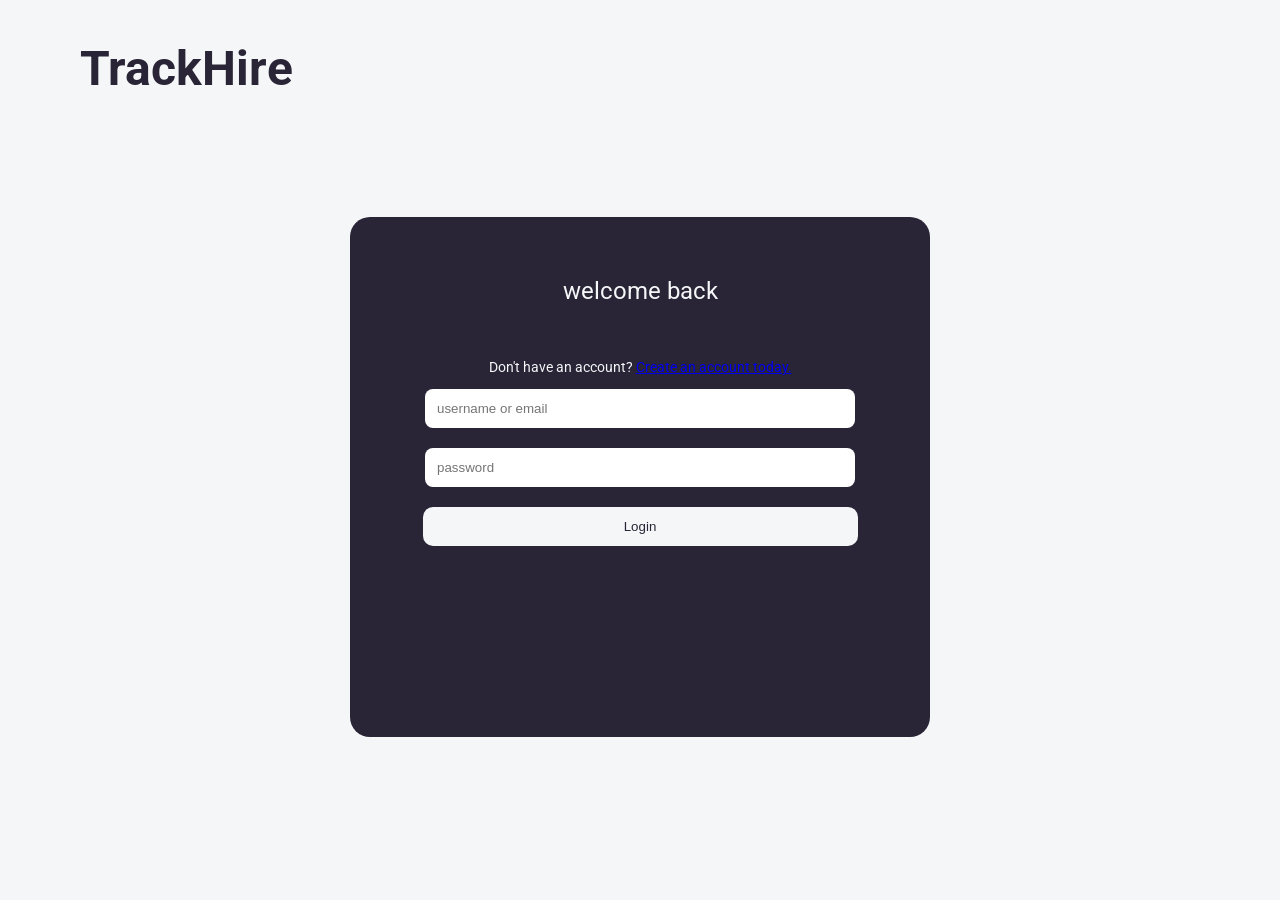
==== frontend/index.html @ ac9ef4e0 "prototype login page." ====
<!DOCTYPE html>
<html>

<head>
    <title>TrackHire</title>
    <link rel="stylesheet" href="css/style.css">
    <link rel="preconnect" href="https://fonts.googleapis.com">
    <link rel="preconnect" href="https://fonts.gstatic.com" crossorigin>
    <link
        href="https://fonts.googleapis.com/css2?family=Cinzel:wght@400..900&family=Roboto:ital,wght@0,100..900;1,100..900&display=swap"
        rel="stylesheet">
</head>

<body>

    <h1>TrackHire</h1>

    <div class="card">
        <h2>welcome back</h2>
        <p>
            Don't have an account?
            <a href="register.html" class="sub-link">Create an account today.</a>
        </p>

        <input placeholder="username or email">
        <input type="password" placeholder="password">
        <button onclick="login()">Login</button>



    </div>

    <script src="login.js"></script>

</body>

</html>
---- frontend/css/style.css ----
body {
    font-family: 'Roboto';
    background-color: #f4f6f8;
    margin: 0;
}

h1 {
    font-size: 48px;
    margin-left: 80px;
    margin-top: 40px;
    color: #292536;
}

.card {
    width: 580px;
    height: 480px;

    background-color: #292536;

    margin: auto;
    margin-top: 120px;
    border-radius: 20px;
    display: flex;
    flex-direction: column;
    align-items: center;
    padding-top: 40px;
}

.card h2 {
    font-weight: 400;
    margin-bottom: 40px;
    color: #f4f6f8;
}

.card input {
    width: 70%;
    padding: 12px;

    border: none;
    border-radius: 8px;

    margin-bottom: 20px;
}

.card button {

    width: 75%;
    padding: 12px;

    border: none;
    border-radius: 10px;

    background: #2d72d9;
    color: #292536;

    cursor: pointer;
    background-color: #f4f6f8;
}

.card p {
    font-size: 14px;
    color: #f4f6f8;
}

.card .sub-btn {
    background: none;
    border: none;
    padding: 0;

    color: #2d72d9;
    font-size: 14px;

    text-decoration: underline;
    cursor: pointer;
    display: inline;
    width: auto;
}
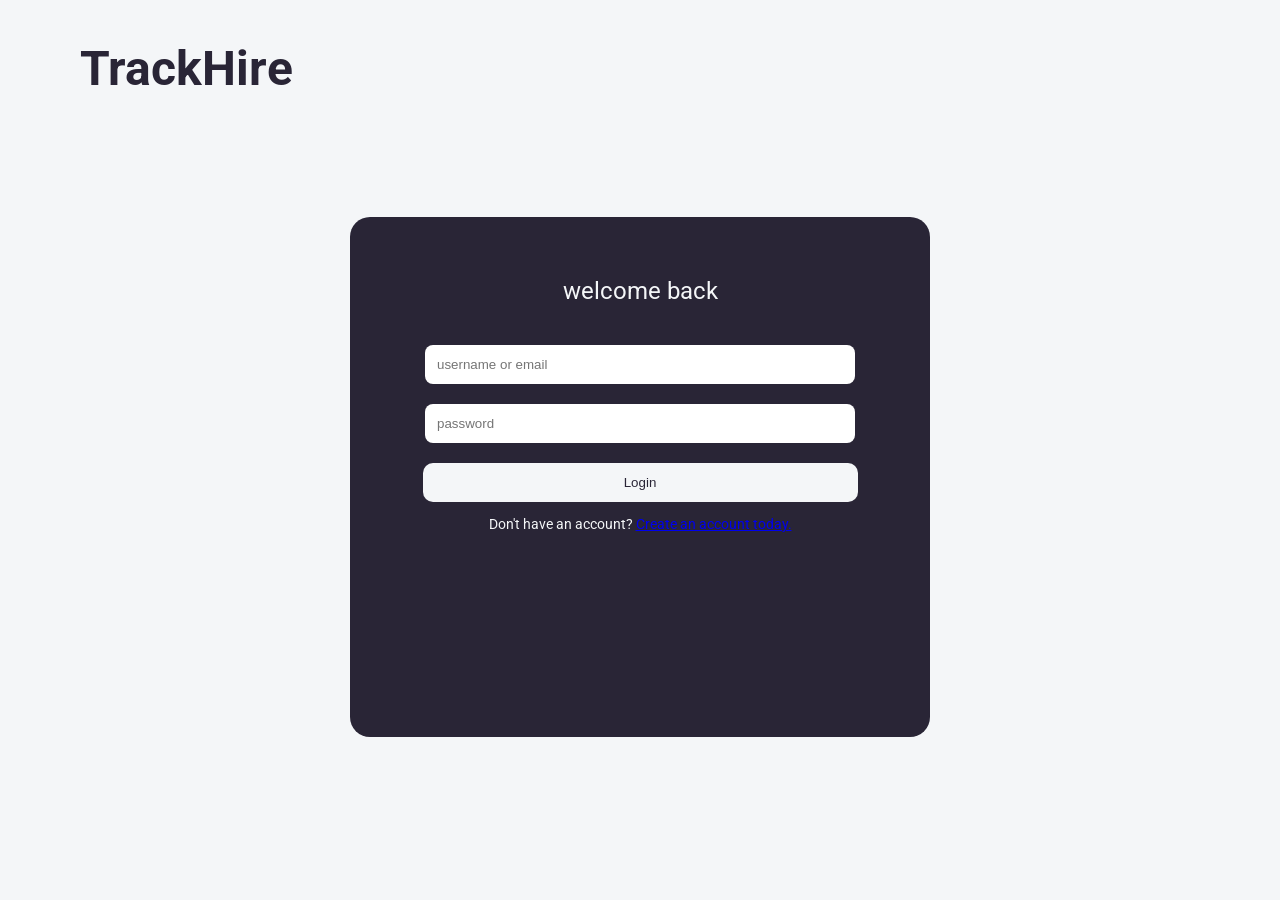
==== commit a900df8d: "register page." ====
--- a/frontend/index.html
+++ b/frontend/index.html
@@ -17,14 +17,15 @@
 
     <div class="card">
         <h2>welcome back</h2>
+
+        <input placeholder="username or email">
+        <input type="password" placeholder="password">
+        <button onclick="login()">Login</button>
+
         <p>
             Don't have an account?
             <a href="register.html" class="sub-link">Create an account today.</a>
         </p>
-
-        <input placeholder="username or email">
-        <input type="password" placeholder="password">
-        <button onclick="login()">Login</button>
 
 
 
--- a/frontend/css/style.css
+++ b/frontend/css/style.css
@@ -67,7 +67,7 @@
     border: none;
     padding: 0;
 
-    color: #2d72d9;
+    color: #7aa2ff;
     font-size: 14px;
 
     text-decoration: underline;
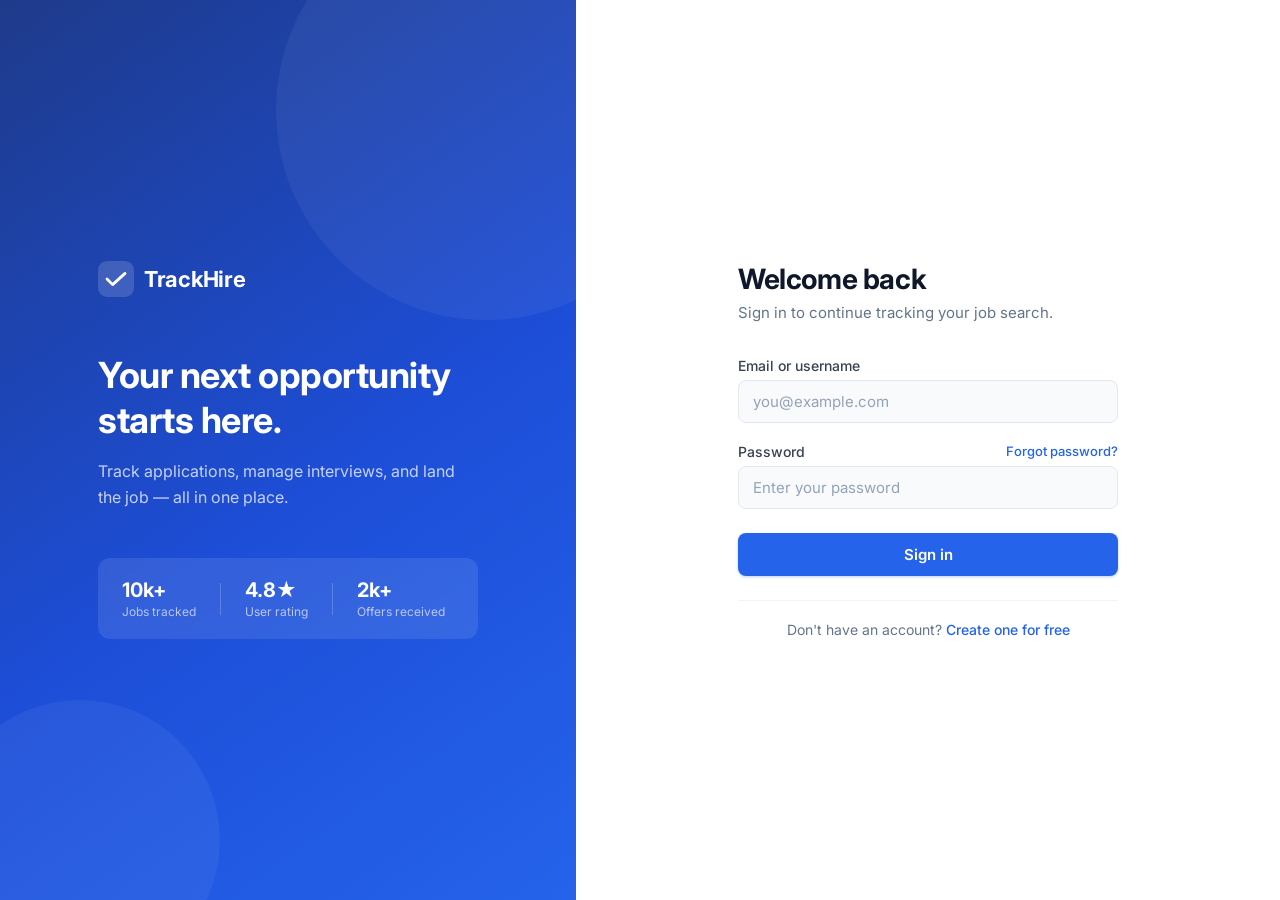
==== commit e61731ed: "Updated the UI and created the SQL file." ====
--- a/frontend/index.html
+++ b/frontend/index.html
@@ -1,33 +1,93 @@
 <!DOCTYPE html>
-<html>
+<html lang="en">
 
 <head>
-    <title>TrackHire</title>
-    <link rel="stylesheet" href="css/style.css">
+    <meta charset="UTF-8">
+    <meta name="viewport" content="width=device-width, initial-scale=1.0">
+    <title>Sign In — TrackHire</title>
+    <link rel="stylesheet" href="css/loginPage.css">
     <link rel="preconnect" href="https://fonts.googleapis.com">
     <link rel="preconnect" href="https://fonts.gstatic.com" crossorigin>
-    <link
-        href="https://fonts.googleapis.com/css2?family=Cinzel:wght@400..900&family=Roboto:ital,wght@0,100..900;1,100..900&display=swap"
-        rel="stylesheet">
+    <link href="https://fonts.googleapis.com/css2?family=Inter:wght@400;500;600;700&display=swap" rel="stylesheet">
 </head>
 
 <body>
 
-    <h1>TrackHire</h1>
+    <div class="page-wrapper">
 
-    <div class="card">
-        <h2>welcome back</h2>
+        <!-- Left branding panel -->
+        <div class="brand-panel">
+            <div class="brand-content">
+                <div class="logo">
+                    <svg class="logo-icon" viewBox="0 0 32 32" fill="none" xmlns="http://www.w3.org/2000/svg">
+                        <rect width="32" height="32" rx="8" fill="white" fill-opacity="0.15"/>
+                        <path d="M8 16l5 5 11-10" stroke="white" stroke-width="2.5" stroke-linecap="round" stroke-linejoin="round"/>
+                    </svg>
+                    <span class="logo-text">TrackHire</span>
+                </div>
+                <div class="brand-headline">
+                    <h1>Your next opportunity<br>starts here.</h1>
+                    <p>Track applications, manage interviews, and land the job — all in one place.</p>
+                </div>
+                <div class="brand-stats">
+                    <div class="stat">
+                        <span class="stat-number">10k+</span>
+                        <span class="stat-label">Jobs tracked</span>
+                    </div>
+                    <div class="stat-divider"></div>
+                    <div class="stat">
+                        <span class="stat-number">4.8★</span>
+                        <span class="stat-label">User rating</span>
+                    </div>
+                    <div class="stat-divider"></div>
+                    <div class="stat">
+                        <span class="stat-number">2k+</span>
+                        <span class="stat-label">Offers received</span>
+                    </div>
+                </div>
+            </div>
+        </div>
 
-        <input placeholder="username or email">
-        <input type="password" placeholder="password">
-        <button onclick="login()">Login</button>
+        <!-- Right form panel -->
+        <div class="form-panel">
+            <div class="form-container">
+                <div class="form-header">
+                    <h2>Welcome back</h2>
+                    <p>Sign in to continue tracking your job search.</p>
+                </div>
 
-        <p>
-            Don't have an account?
-            <a href="register.html" class="sub-link">Create an account today.</a>
-        </p>
+                <form class="login-form" onsubmit="event.preventDefault(); login();">
+                    <div class="field-group">
+                        <label for="email">Email or username</label>
+                        <input
+                            id="email"
+                            type="text"
+                            placeholder="you@example.com"
+                            autocomplete="username"
+                        >
+                    </div>
 
+                    <div class="field-group">
+                        <div class="label-row">
+                            <label for="password">Password</label>
+                            <a href="#" class="forgot-link">Forgot password?</a>
+                        </div>
+                        <input
+                            id="password"
+                            type="password"
+                            placeholder="Enter your password"
+                            autocomplete="current-password"
+                        >
+                    </div>
 
+                    <button type="submit" class="btn-primary">Sign in</button>
+                </form>
+
+                <div class="form-footer">
+                    <p>Don't have an account? <a href="register.html" class="link">Create one for free</a></p>
+                </div>
+            </div>
+        </div>
 
     </div>
 
@@ -35,4 +95,4 @@
 
 </body>
 
-</html>+</html>
--- a/frontend/css/loginPage.css
+++ b/frontend/css/loginPage.css
@@ -0,0 +1,320 @@
+*, *::before, *::after {
+    box-sizing: border-box;
+    margin: 0;
+    padding: 0;
+}
+
+body {
+    font-family: 'Inter', sans-serif;
+    background-color: #f8fafc;
+    height: 100vh;
+    overflow: hidden;
+}
+
+/* ── Layout ── */
+
+.page-wrapper {
+    display: flex;
+    height: 100vh;
+}
+
+/* ── Brand panel (left) ── */
+
+.brand-panel {
+    flex: 0 0 45%;
+    background: linear-gradient(145deg, #1e3a8a 0%, #1d4ed8 55%, #2563eb 100%);
+    display: flex;
+    align-items: center;
+    justify-content: center;
+    padding: 48px;
+    position: relative;
+    overflow: hidden;
+}
+
+/* Subtle decorative circles */
+.brand-panel::before,
+.brand-panel::after {
+    content: '';
+    position: absolute;
+    border-radius: 50%;
+    background: rgba(255, 255, 255, 0.05);
+}
+
+.brand-panel::before {
+    width: 420px;
+    height: 420px;
+    top: -100px;
+    right: -120px;
+}
+
+.brand-panel::after {
+    width: 280px;
+    height: 280px;
+    bottom: -80px;
+    left: -60px;
+}
+
+.brand-content {
+    position: relative;
+    z-index: 1;
+    max-width: 380px;
+    color: white;
+}
+
+/* Logo */
+.logo {
+    display: flex;
+    align-items: center;
+    gap: 10px;
+    margin-bottom: 56px;
+}
+
+.logo-icon {
+    width: 36px;
+    height: 36px;
+    flex-shrink: 0;
+}
+
+.logo-text {
+    font-size: 22px;
+    font-weight: 700;
+    letter-spacing: -0.3px;
+    color: white;
+}
+
+/* Headline */
+.brand-headline h1 {
+    font-size: 36px;
+    font-weight: 700;
+    line-height: 1.25;
+    letter-spacing: -0.5px;
+    margin-bottom: 16px;
+}
+
+.brand-headline p {
+    font-size: 16px;
+    font-weight: 400;
+    line-height: 1.6;
+    color: rgba(255, 255, 255, 0.75);
+    margin-bottom: 48px;
+}
+
+/* Stats row */
+.brand-stats {
+    display: flex;
+    align-items: center;
+    gap: 24px;
+    padding: 20px 24px;
+    background: rgba(255, 255, 255, 0.1);
+    border-radius: 12px;
+    backdrop-filter: blur(4px);
+}
+
+.stat {
+    display: flex;
+    flex-direction: column;
+    gap: 2px;
+}
+
+.stat-number {
+    font-size: 20px;
+    font-weight: 700;
+    color: white;
+}
+
+.stat-label {
+    font-size: 12px;
+    color: rgba(255, 255, 255, 0.65);
+    white-space: nowrap;
+}
+
+.stat-divider {
+    width: 1px;
+    height: 32px;
+    background: rgba(255, 255, 255, 0.2);
+}
+
+/* ── Form panel (right) ── */
+
+.form-panel {
+    flex: 1;
+    display: flex;
+    align-items: center;
+    justify-content: center;
+    padding: 48px;
+    background: #ffffff;
+    overflow-y: auto;
+}
+
+.form-container {
+    width: 100%;
+    max-width: 380px;
+}
+
+/* Form header */
+.form-header {
+    margin-bottom: 32px;
+}
+
+.form-header h2 {
+    font-size: 28px;
+    font-weight: 700;
+    color: #0f172a;
+    letter-spacing: -0.4px;
+    margin-bottom: 6px;
+}
+
+.form-header p {
+    font-size: 15px;
+    color: #64748b;
+    line-height: 1.5;
+}
+
+/* Form fields */
+.login-form {
+    display: flex;
+    flex-direction: column;
+    gap: 20px;
+    margin-bottom: 24px;
+}
+
+.field-group {
+    display: flex;
+    flex-direction: column;
+    gap: 6px;
+}
+
+.field-group label {
+    font-size: 14px;
+    font-weight: 500;
+    color: #374151;
+}
+
+.label-row {
+    display: flex;
+    justify-content: space-between;
+    align-items: center;
+}
+
+.forgot-link {
+    font-size: 13px;
+    color: #2563eb;
+    text-decoration: none;
+    font-weight: 500;
+    transition: color 0.15s ease;
+}
+
+.forgot-link:hover {
+    color: #1d4ed8;
+    text-decoration: underline;
+}
+
+.field-group input {
+    width: 100%;
+    padding: 11px 14px;
+    font-size: 15px;
+    font-family: 'Inter', sans-serif;
+    color: #0f172a;
+    background: #f8fafc;
+    border: 1.5px solid #e2e8f0;
+    border-radius: 8px;
+    outline: none;
+    transition: border-color 0.15s ease, box-shadow 0.15s ease, background 0.15s ease;
+}
+
+.field-group input::placeholder {
+    color: #94a3b8;
+}
+
+.field-group input:hover {
+    border-color: #cbd5e1;
+}
+
+.field-group input:focus {
+    border-color: #2563eb;
+    background: #ffffff;
+    box-shadow: 0 0 0 3px rgba(37, 99, 235, 0.1);
+}
+
+/* Primary button */
+.btn-primary {
+    width: 100%;
+    padding: 12px;
+    font-size: 15px;
+    font-family: 'Inter', sans-serif;
+    font-weight: 600;
+    color: #ffffff;
+    background: #2563eb;
+    border: none;
+    border-radius: 8px;
+    cursor: pointer;
+    margin-top: 4px;
+    transition: background 0.15s ease, transform 0.1s ease, box-shadow 0.15s ease;
+    box-shadow: 0 1px 3px rgba(37, 99, 235, 0.3);
+}
+
+.btn-primary:hover {
+    background: #1d4ed8;
+    box-shadow: 0 4px 12px rgba(37, 99, 235, 0.35);
+}
+
+.btn-primary:active {
+    transform: translateY(1px);
+    box-shadow: 0 1px 4px rgba(37, 99, 235, 0.25);
+}
+
+/* Footer */
+.form-footer {
+    text-align: center;
+    padding-top: 20px;
+    border-top: 1px solid #f1f5f9;
+}
+
+.form-footer p {
+    font-size: 14px;
+    color: #64748b;
+}
+
+.link {
+    color: #2563eb;
+    text-decoration: none;
+    font-weight: 500;
+    transition: color 0.15s ease;
+}
+
+.link:hover {
+    color: #1d4ed8;
+    text-decoration: underline;
+}
+
+/* ── Responsive ── */
+
+@media (max-width: 768px) {
+    body {
+        overflow: auto;
+    }
+
+    .page-wrapper {
+        flex-direction: column;
+        height: auto;
+        min-height: 100vh;
+    }
+
+    .brand-panel {
+        flex: none;
+        padding: 32px 24px;
+    }
+
+    .brand-headline h1 {
+        font-size: 26px;
+    }
+
+    .brand-stats {
+        gap: 16px;
+        padding: 16px 18px;
+    }
+
+    .form-panel {
+        padding: 40px 24px;
+    }
+}
